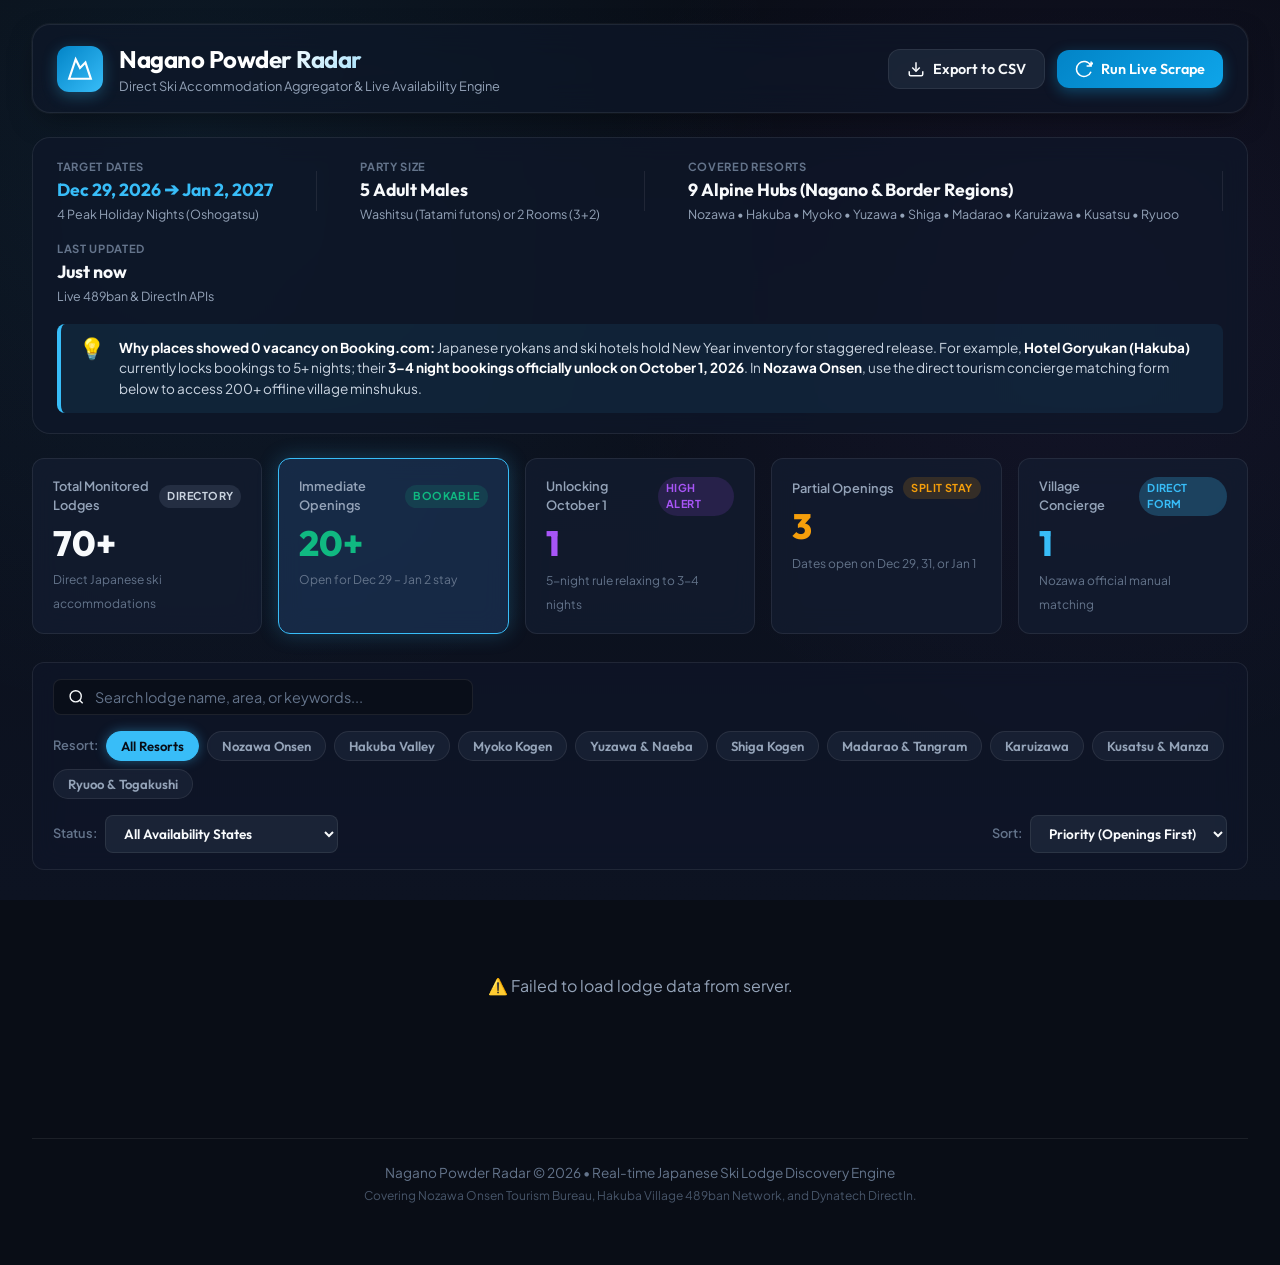
==== public/index.html @ f69b51a1 "feat: Japanese ski accommodation radar & scraper ready for Vercel" ====
<!DOCTYPE html>
<html lang="en">
<head>
  <meta charset="UTF-8">
  <meta name="viewport" content="width=device-width, initial-scale=1.0">
  <title>Nagano Powder Radar | Ski Lodging Tracker</title>
  <meta name="description" content="Live Japanese ski resort accommodation tracker for Nozawa Onsen, Hakuba Valley, and Madarao Kogen. Scrapes direct booking engines for 5-adult party availability over New Year.">
  <link rel="preconnect" href="https://fonts.googleapis.com">
  <link rel="preconnect" href="https://fonts.gstatic.com" crossorigin>
  <link href="https://fonts.googleapis.com/css2?family=Outfit:wght@300;400;500;600;700;800&family=Plus+Jakarta+Sans:wght@400;500;600;700&display=swap" rel="stylesheet">
  <link rel="stylesheet" href="style.css">
</head>
<body>
  <div class="app-container">
    <!-- Top Navigation / Header -->
    <header class="navbar">
      <div class="nav-brand">
        <div class="brand-icon">
          <svg viewBox="0 0 24 24" fill="none" stroke="currentColor" stroke-width="2">
            <path d="m8 3 4 8 5-5 5 15H2L8 3z" />
          </svg>
        </div>
        <div>
          <h1 class="brand-title">Nagano Powder Radar</h1>
          <span class="brand-tagline">Direct Ski Accommodation Aggregator & Live Availability Engine</span>
        </div>
      </div>

      <div class="nav-actions">
        <button id="btn-export-csv" class="btn btn-secondary">
          <svg viewBox="0 0 24 24" fill="none" stroke="currentColor" stroke-width="2" width="18" height="18">
            <path d="M21 15v4a2 2 0 0 1-2 2H5a2 2 0 0 1-2-2v-4" />
            <polyline points="7 10 12 15 17 10" />
            <line x1="12" y1="15" x2="12" y2="3" />
          </svg>
          Export to CSV
        </button>

        <button id="btn-run-scrape" class="btn btn-primary">
          <svg id="scrape-icon" viewBox="0 0 24 24" fill="none" stroke="currentColor" stroke-width="2" width="18" height="18">
            <path d="M21.5 2v6h-6M21.34 15.57a10 10 0 1 1-.57-8.38l5.67-5.67" />
          </svg>
          <span id="scrape-btn-text">Run Live Scrape</span>
        </button>
      </div>
    </header>

    <!-- Trip Target Parameters Banner -->
    <section class="trip-banner">
      <div class="trip-banner-content">
        <div class="trip-meta-item">
          <span class="meta-label">TARGET DATES</span>
          <span class="meta-val highlight-cyan" id="display-dates">Dec 29, 2026 ➔ Jan 2, 2027</span>
          <span class="meta-sub">4 Peak Holiday Nights (Oshogatsu)</span>
        </div>
        <div class="trip-meta-divider"></div>
        <div class="trip-meta-item">
          <span class="meta-label">PARTY SIZE</span>
          <span class="meta-val" id="display-guests">5 Adult Males</span>
          <span class="meta-sub">Washitsu (Tatami futons) or 2 Rooms (3+2)</span>
        </div>
        <div class="trip-meta-divider"></div>
        <div class="trip-meta-item">
          <span class="meta-label">COVERED RESORTS</span>
          <span class="meta-val">9 Alpine Hubs (Nagano & Border Regions)</span>
          <span class="meta-sub">Nozawa • Hakuba • Myoko • Yuzawa • Shiga • Madarao • Karuizawa • Kusatsu • Ryuoo</span>
        </div>
        <div class="trip-meta-divider"></div>
        <div class="trip-meta-item">
          <span class="meta-label">LAST UPDATED</span>
          <span class="meta-val" id="display-updated">Just now</span>
          <span class="meta-sub">Live 489ban & DirectIn APIs</span>
        </div>
      </div>

      <!-- Advisory Box -->
      <div class="advisory-card">
        <div class="advisory-icon">💡</div>
        <div class="advisory-text">
          <strong>Why places showed 0 vacancy on Booking.com:</strong> Japanese ryokans and ski hotels hold New Year inventory for staggered release. For example, <strong>Hotel Goryukan (Hakuba)</strong> currently locks bookings to 5+ nights; their <strong>3–4 night bookings officially unlock on October 1, 2026</strong>. In <strong>Nozawa Onsen</strong>, use the direct tourism concierge matching form below to access 200+ offline village minshukus.
        </div>
      </div>
    </section>

    <!-- Stats Counter Bar -->
    <section class="stats-grid">
      <div class="stat-card" data-filter="all">
        <div class="stat-header">
          <span class="stat-title">Total Monitored Lodges</span>
          <span class="stat-badge badge-neutral">Directory</span>
        </div>
        <div class="stat-number" id="stat-total">70+</div>
        <span class="stat-desc">Direct Japanese ski accommodations</span>
      </div>

      <div class="stat-card active-stat" data-filter="AVAILABLE">
        <div class="stat-header">
          <span class="stat-title">Immediate Openings</span>
          <span class="stat-badge badge-success">Bookable</span>
        </div>
        <div class="stat-number color-success" id="stat-available">20+</div>
        <span class="stat-desc">Open for Dec 29 – Jan 2 stay</span>
      </div>

      <div class="stat-card" data-filter="UNLOCKING_OCT_1">
        <div class="stat-header">
          <span class="stat-title">Unlocking October 1</span>
          <span class="stat-badge badge-purple">High Alert</span>
        </div>
        <div class="stat-number color-purple" id="stat-unlocking">1</div>
        <span class="stat-desc">5-night rule relaxing to 3-4 nights</span>
      </div>

      <div class="stat-card" data-filter="PARTIAL">
        <div class="stat-header">
          <span class="stat-title">Partial Openings</span>
          <span class="stat-badge badge-warning">Split Stay</span>
        </div>
        <div class="stat-number color-warning" id="stat-partial">3</div>
        <span class="stat-desc">Dates open on Dec 29, 31, or Jan 1</span>
      </div>

      <div class="stat-card" data-filter="INQUIRY">
        <div class="stat-header">
          <span class="stat-title">Village Concierge</span>
          <span class="stat-badge badge-cyan">Direct Form</span>
        </div>
        <div class="stat-number color-cyan" id="stat-inquiry">1</div>
        <span class="stat-desc">Nozawa official manual matching</span>
      </div>
    </section>

    <!-- Main Content & Filters -->
    <main class="main-layout">
      <!-- Toolbar: Search & Filter Chips -->
      <div class="controls-toolbar">
        <div class="search-box">
          <svg viewBox="0 0 24 24" fill="none" stroke="currentColor" stroke-width="2" width="18" height="18">
            <circle cx="11" cy="11" r="8" />
            <line x1="21" y1="21" x2="16.65" y2="16.65" />
          </svg>
          <input type="text" id="input-search" placeholder="Search lodge name, area, or keywords...">
          <button id="btn-clear-search" class="btn-icon hidden">&times;</button>
        </div>

        <div class="filter-group resort-filter-chips">
          <span class="filter-label">Resort:</span>
          <button class="filter-chip active" data-resort="all">All Resorts</button>
          <button class="filter-chip" data-resort="Nozawa">Nozawa Onsen</button>
          <button class="filter-chip" data-resort="Hakuba">Hakuba Valley</button>
          <button class="filter-chip" data-resort="Myoko">Myoko Kogen</button>
          <button class="filter-chip" data-resort="Yuzawa">Yuzawa & Naeba</button>
          <button class="filter-chip" data-resort="Shiga">Shiga Kogen</button>
          <button class="filter-chip" data-resort="Madarao">Madarao & Tangram</button>
          <button class="filter-chip" data-resort="Karuizawa">Karuizawa</button>
          <button class="filter-chip" data-resort="Kusatsu">Kusatsu & Manza</button>
          <button class="filter-chip" data-resort="Ryuoo">Ryuoo & Togakushi</button>
        </div>

        <div class="filter-group">
          <span class="filter-label">Status:</span>
          <select id="select-status-filter" class="custom-select">
            <option value="all">All Availability States</option>
            <option value="AVAILABLE">Available for All Nights</option>
            <option value="UNLOCKING_OCT_1">Unlocking Oct 1 (5-Night Rule)</option>
            <option value="PARTIAL">Partially Open</option>
            <option value="INQUIRY">Village Concierge Desk</option>
            <option value="UNAVAILABLE">Not Released / Full</option>
          </select>
        </div>

        <div class="filter-group">
          <span class="filter-label">Sort:</span>
          <select id="select-sort-filter" class="custom-select">
            <option value="priority">Priority (Openings First)</option>
            <option value="price_asc">Price: Low to High</option>
            <option value="price_desc">Price: High to Low</option>
          </select>
        </div>
      </div>

      <!-- Lodges Cards Grid -->
      <div id="lodges-grid" class="lodges-grid">
        <!-- Rendered dynamically by app.js -->
        <div class="loading-state">
          <div class="spinner"></div>
          <p>Querying live 489ban & DirectIn reservation systems...</p>
        </div>
      </div>
    </main>

    <!-- Modal for Custom Scrape Settings -->
    <div id="modal-scrape" class="modal-backdrop hidden">
      <div class="modal-window">
        <div class="modal-header">
          <h2>Configure Live Scrape Parameters</h2>
          <button id="btn-close-modal" class="btn-icon">&times;</button>
        </div>
        <div class="modal-body">
          <div class="form-row">
            <div class="form-col">
              <label>Check-in Date</label>
              <input type="date" id="scrape-checkin" value="2026-12-29">
            </div>
            <div class="form-col">
              <label>Check-out Date</label>
              <input type="date" id="scrape-checkout" value="2027-01-02">
            </div>
          </div>
          <div class="form-row">
            <div class="form-col">
              <label>Adult Guests</label>
              <input type="number" id="scrape-adults" value="5" min="1" max="15">
            </div>
            <div class="form-col">
              <label>Room Allocation</label>
              <select id="scrape-rooms">
                <option value="1">1 Room (Large Japanese Tatami Futon Suite)</option>
                <option value="2">2 Rooms (3 Adults + 2 Adults)</option>
              </select>
            </div>
          </div>
        </div>
        <div class="modal-footer">
          <button id="btn-cancel-modal" class="btn btn-secondary">Cancel</button>
          <button id="btn-start-scrape" class="btn btn-primary">Start Live Scan</button>
        </div>
      </div>
    </div>

    <!-- Footer -->
    <footer class="footer">
      <p>Nagano Powder Radar &copy; 2026 • Real-time Japanese Ski Lodge Discovery Engine</p>
      <p class="footer-sub">Covering Nozawa Onsen Tourism Bureau, Hakuba Village 489ban Network, and Dynatech DirectIn.</p>
    </footer>
  </div>

  <script src="app.js"></script>
</body>
</html>
---- public/style.css ----
/* ==========================================================================
   Nagano Powder Radar - Modern Alpine Glassmorphic Stylesheet
   ========================================================================== */

:root {
  --bg-primary: #090d16;
  --bg-secondary: #0f172a;
  --bg-card: rgba(19, 29, 49, 0.75);
  --bg-card-hover: rgba(28, 43, 73, 0.9);
  --border-subtle: rgba(255, 255, 255, 0.08);
  --border-focus: rgba(56, 189, 248, 0.4);

  --accent-cyan: #38bdf8;
  --accent-cyan-glow: rgba(56, 189, 248, 0.25);
  --accent-blue: #0284c7;

  --color-success: #10b981;
  --color-success-bg: rgba(16, 185, 129, 0.15);
  --color-warning: #f59e0b;
  --color-warning-bg: rgba(245, 158, 11, 0.15);
  --color-purple: #a855f7;
  --color-purple-bg: rgba(168, 85, 247, 0.15);
  --color-danger: #ef4444;
  --color-danger-bg: rgba(239, 68, 68, 0.15);

  --text-main: #f8fafc;
  --text-muted: #94a3b8;
  --text-dim: #64748b;

  --radius-sm: 8px;
  --radius-md: 12px;
  --radius-lg: 18px;
  --radius-xl: 24px;

  --font-heading: 'Outfit', sans-serif;
  --font-body: 'Plus Jakarta Sans', sans-serif;

  --shadow-card: 0 10px 30px -10px rgba(0, 0, 0, 0.5), 0 0 1px 1px rgba(255, 255, 255, 0.05);
  --shadow-hover: 0 20px 40px -12px rgba(56, 189, 248, 0.15), 0 0 1px 1px rgba(56, 189, 248, 0.3);
}

* {
  margin: 0;
  padding: 0;
  box-sizing: border-box;
}

body {
  font-family: var(--font-body);
  background-color: var(--bg-primary);
  color: var(--text-main);
  background-image: 
    radial-gradient(circle at 15% 15%, rgba(56, 189, 248, 0.07) 0%, transparent 45%),
    radial-gradient(circle at 85% 30%, rgba(168, 85, 247, 0.06) 0%, transparent 40%),
    linear-gradient(180deg, #090d16 0%, #0d1322 100%);
  background-attachment: fixed;
  min-height: 100vh;
  line-height: 1.5;
  -webkit-font-smoothing: antialiased;
}

.app-container {
  max-width: 1400px;
  margin: 0 auto;
  padding: 24px 32px 60px;
}

/* ==========================================================================
   Header / Navbar
   ========================================================================== */
.navbar {
  display: flex;
  justify-content: space-between;
  align-items: center;
  padding: 16px 24px;
  background: rgba(15, 23, 42, 0.65);
  backdrop-filter: blur(16px);
  border: 1px solid var(--border-subtle);
  border-radius: var(--radius-lg);
  margin-bottom: 24px;
  box-shadow: var(--shadow-card);
}

.nav-brand {
  display: flex;
  align-items: center;
  gap: 16px;
}

.brand-icon {
  width: 46px;
  height: 46px;
  border-radius: var(--radius-md);
  background: linear-gradient(135deg, #0284c7 0%, #38bdf8 100%);
  display: flex;
  align-items: center;
  justify-content: center;
  color: white;
  box-shadow: 0 4px 15px rgba(56, 189, 248, 0.3);
}

.brand-icon svg {
  width: 26px;
  height: 26px;
}

.brand-title {
  font-family: var(--font-heading);
  font-size: 1.5rem;
  font-weight: 700;
  letter-spacing: -0.02em;
  background: linear-gradient(135deg, #ffffff 40%, var(--accent-cyan) 100%);
  -webkit-background-clip: text;
  -webkit-text-fill-color: transparent;
}

.brand-tagline {
  font-size: 0.8rem;
  color: var(--text-muted);
  display: block;
}

.nav-actions {
  display: flex;
  align-items: center;
  gap: 12px;
}

/* ==========================================================================
   Buttons
   ========================================================================== */
.btn {
  display: inline-flex;
  align-items: center;
  gap: 8px;
  padding: 10px 18px;
  font-family: var(--font-heading);
  font-size: 0.9rem;
  font-weight: 600;
  border-radius: var(--radius-md);
  cursor: pointer;
  transition: all 0.2s ease;
  border: none;
  text-decoration: none;
}

.btn-primary {
  background: linear-gradient(135deg, #0284c7 0%, #0ea5e9 100%);
  color: white;
  box-shadow: 0 4px 14px rgba(14, 165, 233, 0.35);
}

.btn-primary:hover {
  background: linear-gradient(135deg, #0369a1 0%, #0284c7 100%);
  transform: translateY(-1px);
  box-shadow: 0 6px 20px rgba(14, 165, 233, 0.5);
}

.btn-secondary {
  background: rgba(30, 41, 59, 0.8);
  color: var(--text-main);
  border: 1px solid var(--border-subtle);
}

.btn-secondary:hover {
  background: rgba(51, 65, 85, 0.9);
  border-color: rgba(255, 255, 255, 0.2);
  transform: translateY(-1px);
}

.btn-icon {
  background: transparent;
  border: none;
  color: var(--text-muted);
  cursor: pointer;
  font-size: 1.25rem;
  display: flex;
  align-items: center;
  justify-content: center;
  transition: color 0.2s;
}

.btn-icon:hover {
  color: var(--text-main);
}

/* ==========================================================================
   Trip Parameters Banner & Advisory
   ========================================================================== */
.trip-banner {
  background: rgba(15, 23, 42, 0.7);
  backdrop-filter: blur(12px);
  border: 1px solid var(--border-subtle);
  border-radius: var(--radius-lg);
  padding: 20px 24px;
  margin-bottom: 24px;
  display: flex;
  flex-direction: column;
  gap: 18px;
}

.trip-banner-content {
  display: flex;
  align-items: center;
  justify-content: space-between;
  flex-wrap: wrap;
  gap: 16px;
}

.trip-meta-item {
  display: flex;
  flex-direction: column;
  gap: 2px;
}

.meta-label {
  font-size: 0.7rem;
  font-weight: 700;
  letter-spacing: 0.06em;
  color: var(--text-dim);
  text-transform: uppercase;
}

.meta-val {
  font-family: var(--font-heading);
  font-size: 1.1rem;
  font-weight: 700;
  color: var(--text-main);
}

.meta-sub {
  font-size: 0.78rem;
  color: var(--text-muted);
}

.highlight-cyan {
  color: var(--accent-cyan);
}

.trip-meta-divider {
  width: 1px;
  height: 40px;
  background: var(--border-subtle);
}

.advisory-card {
  display: flex;
  align-items: flex-start;
  gap: 14px;
  padding: 14px 18px;
  background: rgba(56, 189, 248, 0.08);
  border-left: 4px solid var(--accent-cyan);
  border-radius: var(--radius-sm);
}

.advisory-icon {
  font-size: 1.3rem;
  line-height: 1;
}

.advisory-text {
  font-size: 0.85rem;
  color: #cbd5e1;
  line-height: 1.5;
}

.advisory-text strong {
  color: #ffffff;
}

/* ==========================================================================
   Stats Counter Grid
   ========================================================================== */
.stats-grid {
  display: grid;
  grid-template-columns: repeat(auto-fit, minmax(220px, 1fr));
  gap: 16px;
  margin-bottom: 28px;
}

.stat-card {
  background: var(--bg-card);
  backdrop-filter: blur(12px);
  border: 1px solid var(--border-subtle);
  border-radius: var(--radius-md);
  padding: 18px 20px;
  cursor: pointer;
  transition: all 0.25s cubic-bezier(0.16, 1, 0.3, 1);
}

.stat-card:hover {
  background: var(--bg-card-hover);
  border-color: var(--border-focus);
  transform: translateY(-2px);
}

.stat-card.active-stat {
  border-color: var(--accent-cyan);
  background: rgba(30, 58, 95, 0.6);
  box-shadow: 0 0 20px var(--accent-cyan-glow);
}

.stat-header {
  display: flex;
  justify-content: space-between;
  align-items: center;
  margin-bottom: 8px;
}

.stat-title {
  font-size: 0.8rem;
  font-weight: 600;
  color: var(--text-muted);
}

.stat-number {
  font-family: var(--font-heading);
  font-size: 2.2rem;
  font-weight: 800;
  line-height: 1.1;
  margin-bottom: 4px;
}

.stat-desc {
  font-size: 0.75rem;
  color: var(--text-dim);
}

/* Stat colors */
.color-success { color: var(--color-success); }
.color-purple { color: var(--color-purple); }
.color-warning { color: var(--color-warning); }
.color-cyan { color: var(--accent-cyan); }

/* Badges */
.stat-badge {
  font-size: 0.68rem;
  font-weight: 700;
  padding: 3px 8px;
  border-radius: 9999px;
  text-transform: uppercase;
  letter-spacing: 0.04em;
}

.badge-neutral { background: rgba(148, 163, 184, 0.15); color: #cbd5e1; }
.badge-success { background: var(--color-success-bg); color: var(--color-success); }
.badge-purple { background: var(--color-purple-bg); color: var(--color-purple); }
.badge-warning { background: var(--color-warning-bg); color: var(--color-warning); }
.badge-cyan { background: var(--accent-cyan-glow); color: var(--accent-cyan); }

/* ==========================================================================
   Toolbar Controls
   ========================================================================== */
.controls-toolbar {
  display: flex;
  align-items: center;
  justify-content: space-between;
  flex-wrap: wrap;
  gap: 16px;
  padding: 16px 20px;
  background: rgba(15, 23, 42, 0.6);
  backdrop-filter: blur(12px);
  border: 1px solid var(--border-subtle);
  border-radius: var(--radius-md);
  margin-bottom: 24px;
}

.search-box {
  display: flex;
  align-items: center;
  gap: 10px;
  background: rgba(9, 13, 22, 0.7);
  border: 1px solid var(--border-subtle);
  border-radius: var(--radius-sm);
  padding: 8px 14px;
  flex: 1;
  min-width: 280px;
  max-width: 420px;
  transition: border-color 0.2s;
}

.search-box:focus-within {
  border-color: var(--accent-cyan);
}

.search-box input {
  background: transparent;
  border: none;
  outline: none;
  color: var(--text-main);
  font-family: var(--font-body);
  font-size: 0.9rem;
  width: 100%;
}

.search-box input::placeholder {
  color: var(--text-dim);
}

.filter-group {
  display: flex;
  align-items: center;
  gap: 8px;
}

.resort-filter-chips {
  flex-wrap: wrap;
}

.filter-label {
  font-size: 0.8rem;
  font-weight: 600;
  color: var(--text-dim);
}

.filter-chip {
  background: rgba(30, 41, 59, 0.6);
  border: 1px solid var(--border-subtle);
  color: var(--text-muted);
  font-family: var(--font-heading);
  font-size: 0.82rem;
  font-weight: 600;
  padding: 6px 14px;
  border-radius: 9999px;
  cursor: pointer;
  transition: all 0.2s;
}

.filter-chip:hover {
  background: rgba(51, 65, 85, 0.8);
  color: var(--text-main);
}

.filter-chip.active {
  background: var(--accent-cyan);
  color: #090d16;
  border-color: var(--accent-cyan);
  box-shadow: 0 0 12px rgba(56, 189, 248, 0.4);
}

.custom-select {
  background: rgba(30, 41, 59, 0.8);
  border: 1px solid var(--border-subtle);
  color: var(--text-main);
  font-family: var(--font-heading);
  font-size: 0.85rem;
  font-weight: 600;
  padding: 8px 14px;
  border-radius: var(--radius-sm);
  outline: none;
  cursor: pointer;
}

.custom-select:focus {
  border-color: var(--accent-cyan);
}

/* ==========================================================================
   Lodge Cards Grid
   ========================================================================== */
.lodges-grid {
  display: grid;
  grid-template-columns: repeat(auto-fill, minmax(380px, 1fr));
  gap: 20px;
}

.lodge-card {
  background: var(--bg-card);
  backdrop-filter: blur(12px);
  border: 1px solid var(--border-subtle);
  border-radius: var(--radius-lg);
  padding: 22px;
  display: flex;
  flex-direction: column;
  justify-content: space-between;
  box-shadow: var(--shadow-card);
  transition: all 0.25s cubic-bezier(0.16, 1, 0.3, 1);
  position: relative;
  overflow: hidden;
}

.lodge-card:hover {
  background: var(--bg-card-hover);
  border-color: rgba(56, 189, 248, 0.4);
  transform: translateY(-4px);
  box-shadow: var(--shadow-hover);
}

.card-top {
  display: flex;
  justify-content: space-between;
  align-items: flex-start;
  margin-bottom: 12px;
}

.resort-tag {
  font-size: 0.72rem;
  font-weight: 700;
  padding: 4px 10px;
  border-radius: 6px;
  letter-spacing: 0.03em;
  background: rgba(2, 132, 199, 0.25);
  color: var(--accent-cyan);
  border: 1px solid rgba(56, 189, 248, 0.3);
}

.status-badge {
  font-size: 0.72rem;
  font-weight: 700;
  padding: 4px 10px;
  border-radius: 6px;
}

.badge-AVAILABLE {
  background: var(--color-success-bg);
  color: var(--color-success);
  border: 1px solid rgba(16, 185, 129, 0.3);
}

.badge-UNLOCKING_OCT_1 {
  background: var(--color-purple-bg);
  color: var(--color-purple);
  border: 1px solid rgba(168, 85, 247, 0.3);
}

.badge-PARTIAL {
  background: var(--color-warning-bg);
  color: var(--color-warning);
  border: 1px solid rgba(245, 158, 11, 0.3);
}

.badge-INQUIRY {
  background: var(--accent-cyan-glow);
  color: var(--accent-cyan);
  border: 1px solid rgba(56, 189, 248, 0.3);
}

.badge-UNAVAILABLE {
  background: rgba(148, 163, 184, 0.1);
  color: var(--text-dim);
  border: 1px solid var(--border-subtle);
}

.card-title-group {
  margin-bottom: 12px;
}

.lodge-name-ja {
  font-family: var(--font-heading);
  font-size: 1.25rem;
  font-weight: 700;
  color: #ffffff;
  margin-bottom: 2px;
  letter-spacing: -0.01em;
}

.lodge-name-en {
  font-size: 0.85rem;
  color: var(--text-muted);
}

/* Price Box */
.card-price-banner {
  background: linear-gradient(135deg, rgba(16, 185, 129, 0.08) 0%, rgba(56, 189, 248, 0.08) 100%);
  border: 1px solid rgba(56, 189, 248, 0.25);
  border-radius: var(--radius-sm);
  padding: 10px 12px;
  margin-bottom: 14px;
  display: flex;
  flex-direction: column;
  gap: 3px;
}

.price-main-line {
  display: flex;
  align-items: baseline;
  gap: 6px;
}

.price-amount {
  font-family: var(--font-heading);
  font-size: 1.25rem;
  font-weight: 800;
  color: #38bdf8;
  letter-spacing: -0.01em;
}

.price-unit {
  font-size: 0.78rem;
  color: var(--text-muted);
}

.price-group-sub {
  font-size: 0.76rem;
  color: #cbd5e1;
}

.price-group-sub strong {
  color: #ffffff;
  font-weight: 700;
}

.price-meal-tag {
  display: inline-flex;
  align-items: center;
  gap: 5px;
  font-size: 0.72rem;
  color: #34d399;
  font-weight: 600;
  margin-top: 2px;
}

.card-details-list {
  display: flex;
  flex-direction: column;
  gap: 8px;
  margin-bottom: 18px;
  padding: 12px 14px;
  background: rgba(10, 15, 28, 0.5);
  border-radius: var(--radius-sm);
  border: 1px solid rgba(255, 255, 255, 0.03);
}

.detail-row {
  display: flex;
  align-items: center;
  gap: 8px;
  font-size: 0.82rem;
  color: #cbd5e1;
}

.detail-icon {
  font-size: 0.95rem;
  width: 20px;
  text-align: center;
  opacity: 0.85;
}

.detail-text strong {
  color: #ffffff;
}

.card-notes {
  font-size: 0.78rem;
  color: var(--text-muted);
  line-height: 1.45;
  margin-bottom: 18px;
  font-style: italic;
  border-left: 2px solid var(--border-subtle);
  padding-left: 10px;
}

.card-actions {
  display: flex;
  align-items: center;
  gap: 10px;
  margin-top: auto;
}

.btn-book {
  flex: 1;
  background: linear-gradient(135deg, #0284c7 0%, #0ea5e9 100%);
  color: white;
  text-align: center;
  justify-content: center;
  font-size: 0.85rem;
  padding: 9px 14px;
  border-radius: var(--radius-sm);
}

.btn-call {
  background: rgba(30, 41, 59, 0.7);
  color: var(--text-main);
  border: 1px solid var(--border-subtle);
  padding: 9px 12px;
  border-radius: var(--radius-sm);
  font-size: 0.85rem;
}

.btn-call:hover {
  background: rgba(51, 65, 85, 0.9);
  color: var(--accent-cyan);
}

/* ==========================================================================
   Loading & Empty States
   ========================================================================== */
.loading-state, .empty-state {
  grid-column: 1 / -1;
  text-align: center;
  padding: 80px 20px;
  display: flex;
  flex-direction: column;
  align-items: center;
  justify-content: center;
  gap: 16px;
  color: var(--text-muted);
}

.spinner {
  width: 44px;
  height: 44px;
  border: 3px solid rgba(56, 189, 248, 0.15);
  border-top-color: var(--accent-cyan);
  border-radius: 50%;
  animation: spin 0.8s linear infinite;
}

@keyframes spin {
  to { transform: rotate(360deg); }
}

.hidden {
  display: none !important;
}

/* ==========================================================================
   Modal Dialog
   ========================================================================== */
.modal-backdrop {
  position: fixed;
  top: 0;
  left: 0;
  right: 0;
  bottom: 0;
  background: rgba(4, 7, 14, 0.75);
  backdrop-filter: blur(8px);
  display: flex;
  align-items: center;
  justify-content: center;
  z-index: 1000;
}

.modal-window {
  background: #0f172a;
  border: 1px solid var(--border-subtle);
  border-radius: var(--radius-lg);
  width: 90%;
  max-width: 520px;
  box-shadow: 0 25px 50px -12px rgba(0, 0, 0, 0.75);
  overflow: hidden;
}

.modal-header {
  display: flex;
  justify-content: space-between;
  align-items: center;
  padding: 20px 24px;
  border-bottom: 1px solid var(--border-subtle);
}

.modal-header h2 {
  font-family: var(--font-heading);
  font-size: 1.25rem;
  font-weight: 700;
  color: #ffffff;
}

.modal-body {
  padding: 24px;
  display: flex;
  flex-direction: column;
  gap: 16px;
}

.form-row {
  display: flex;
  gap: 16px;
}

.form-col {
  flex: 1;
  display: flex;
  flex-direction: column;
  gap: 6px;
}

.form-col label {
  font-size: 0.8rem;
  font-weight: 600;
  color: var(--text-dim);
}

.form-col input, .form-col select {
  background: #1e293b;
  border: 1px solid var(--border-subtle);
  border-radius: var(--radius-sm);
  color: var(--text-main);
  padding: 10px 12px;
  font-family: var(--font-body);
  font-size: 0.9rem;
  outline: none;
}

.form-col input:focus, .form-col select:focus {
  border-color: var(--accent-cyan);
}

.modal-footer {
  display: flex;
  justify-content: flex-end;
  gap: 12px;
  padding: 16px 24px;
  border-top: 1px solid var(--border-subtle);
  background: rgba(15, 23, 42, 0.4);
}

/* ==========================================================================
   Footer
   ========================================================================== */
.footer {
  margin-top: 60px;
  padding-top: 24px;
  border-top: 1px solid var(--border-subtle);
  text-align: center;
  font-size: 0.85rem;
  color: var(--text-dim);
}

.footer-sub {
  font-size: 0.75rem;
  margin-top: 4px;
  color: #475569;
}

/* ==========================================================================
   Responsive Adaptations
   ========================================================================== */
@media (max-width: 900px) {
  .app-container {
    padding: 16px;
  }
  .trip-banner-content {
    flex-direction: column;
    align-items: flex-start;
  }
  .trip-meta-divider {
    display: none;
  }
  .lodges-grid {
    grid-template-columns: 1fr;
  }
}
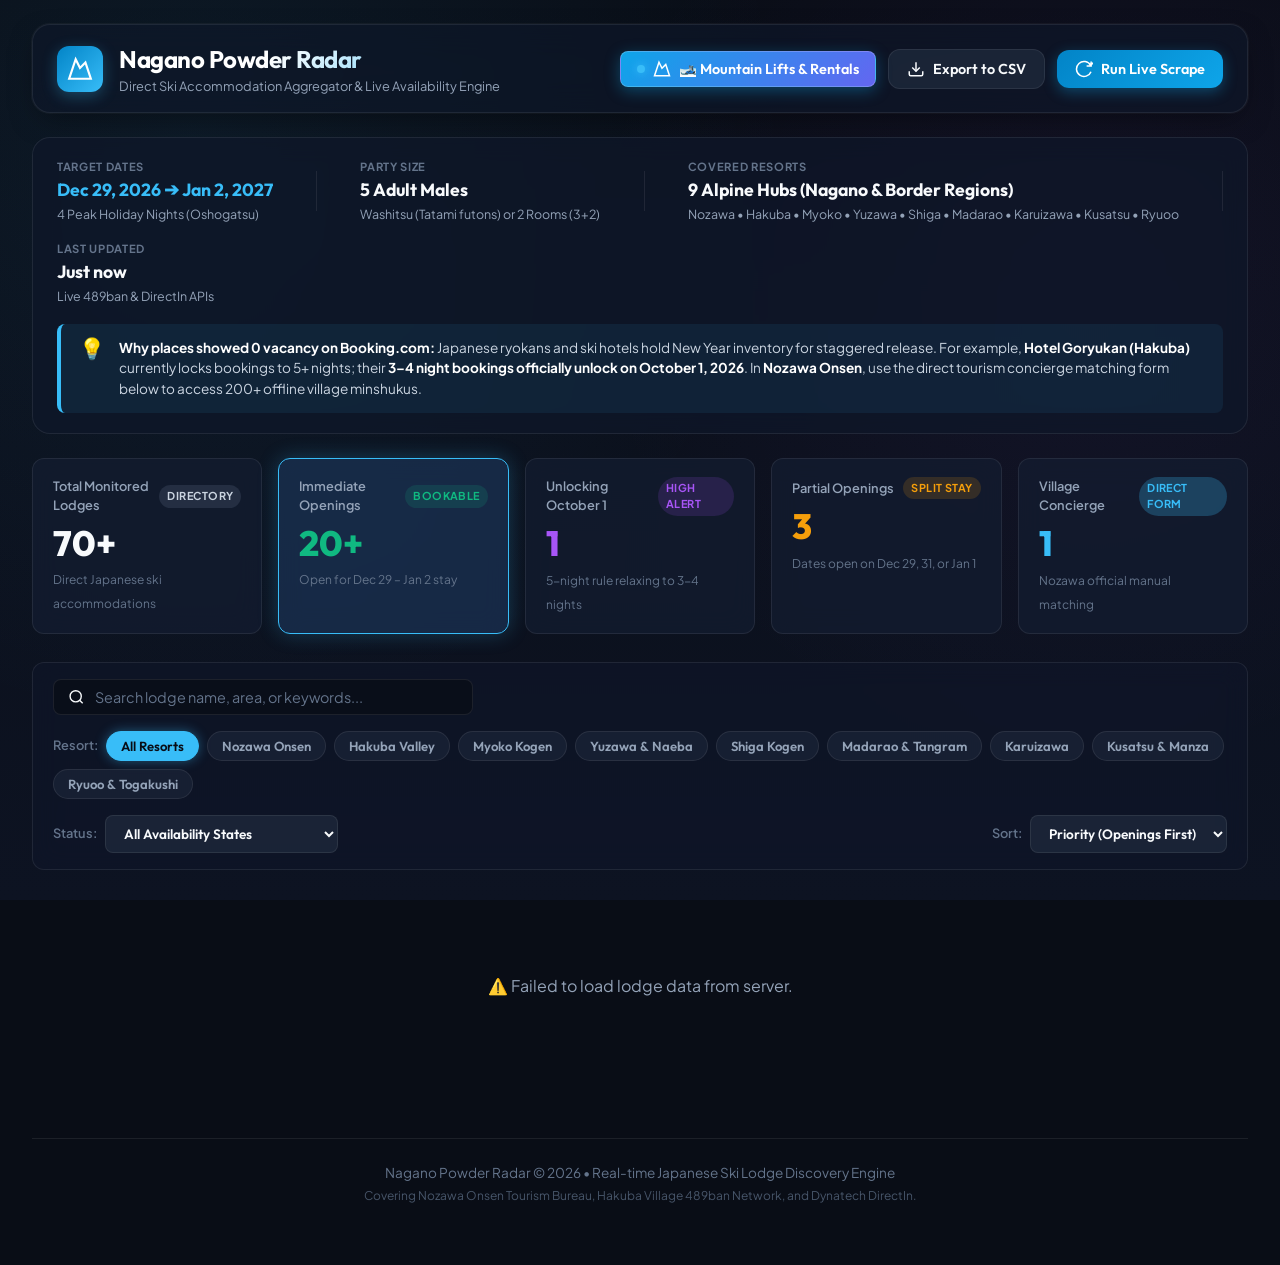
==== commit 5cbf19ee: "feat: add ski lifts pass and gear rentals for all 9 resorts with interactive 5-person group calculat" ====
--- a/public/index.html
+++ b/public/index.html
@@ -27,6 +27,14 @@
       </div>
 
       <div class="nav-actions">
+        <button id="btn-open-resorts-modal" class="btn btn-mountain">
+          <span class="btn-glow-dot"></span>
+          <svg viewBox="0 0 24 24" fill="none" stroke="currentColor" stroke-width="2" width="18" height="18">
+            <path d="m8 3 4 8 5-5 5 15H2L8 3z" />
+          </svg>
+          <span>🎿 Mountain Lifts & Rentals</span>
+        </button>
+
         <button id="btn-export-csv" class="btn btn-secondary">
           <svg viewBox="0 0 24 24" fill="none" stroke="currentColor" stroke-width="2" width="18" height="18">
             <path d="M21 15v4a2 2 0 0 1-2 2H5a2 2 0 0 1-2-2v-4" />
@@ -228,6 +236,32 @@
       </div>
     </div>
 
+    <!-- Mountain Lifts & Ski Gear Rentals Modal -->
+    <div id="modal-resorts" class="modal-backdrop hidden">
+      <div class="modal-window modal-window-large">
+        <div class="modal-header">
+          <div>
+            <div class="modal-title-with-badge">
+              <h2>🎿 Mountain Lifts & Gear Rentals Guide</h2>
+              <span class="badge-accent">9 Alpine Regions</span>
+            </div>
+            <p class="modal-subtitle">Direct lift pass prices, gondola specs, and authentic rental shops for your 5-guest ski trip</p>
+          </div>
+          <button id="btn-close-resorts-modal" class="btn-icon">&times;</button>
+        </div>
+
+        <!-- Resort Navigation Tabs -->
+        <div class="resort-tabs-bar" id="resort-tabs-container">
+          <!-- Rendered dynamically by app.js -->
+        </div>
+
+        <!-- Resort Dynamic Details Container -->
+        <div class="modal-body-scroll" id="resort-detail-content">
+          <!-- Injected dynamically by app.js -->
+        </div>
+      </div>
+    </div>
+
     <!-- Footer -->
     <footer class="footer">
       <p>Nagano Powder Radar &copy; 2026 • Real-time Japanese Ski Lodge Discovery Engine</p>
--- a/public/style.css
+++ b/public/style.css
@@ -821,6 +821,574 @@
   font-size: 0.75rem;
   margin-top: 4px;
   color: #475569;
+}
+
+/* ==========================================================================
+   Mountain Lifts & Rentals Features
+   ========================================================================== */
+.btn-mountain {
+  background: linear-gradient(135deg, #0ea5e9 0%, #6366f1 100%);
+  color: #ffffff;
+  border: 1px solid rgba(255, 255, 255, 0.2);
+  display: flex;
+  align-items: center;
+  gap: 8px;
+  position: relative;
+  box-shadow: 0 4px 15px rgba(14, 165, 233, 0.35);
+  font-weight: 600;
+  cursor: pointer;
+  padding: 8px 16px;
+  border-radius: var(--radius-sm);
+  transition: all 0.2s ease;
+}
+
+.btn-mountain:hover {
+  transform: translateY(-2px);
+  box-shadow: 0 6px 20px rgba(99, 102, 241, 0.45);
+}
+
+.btn-glow-dot {
+  width: 8px;
+  height: 8px;
+  border-radius: 50%;
+  background-color: #38bdf8;
+  box-shadow: 0 0 8px #38bdf8;
+  animation: pulseGlow 2s infinite ease-in-out;
+}
+
+@keyframes pulseGlow {
+  0%, 100% { transform: scale(1); opacity: 0.8; }
+  50% { transform: scale(1.4); opacity: 1; }
+}
+
+.modal-window-large {
+  max-width: 1000px;
+  width: 95vw;
+  max-height: 90vh;
+  display: flex;
+  flex-direction: column;
+}
+
+.modal-title-with-badge {
+  display: flex;
+  align-items: center;
+  gap: 10px;
+}
+
+.badge-accent {
+  background: rgba(56, 189, 248, 0.2);
+  color: #38bdf8;
+  border: 1px solid rgba(56, 189, 248, 0.4);
+  padding: 2px 8px;
+  border-radius: 999px;
+  font-size: 0.75rem;
+  font-weight: 600;
+}
+
+.modal-subtitle {
+  font-size: 0.82rem;
+  color: var(--text-muted);
+  margin-top: 2px;
+}
+
+.resort-tabs-bar {
+  display: flex;
+  gap: 8px;
+  padding: 12px 24px;
+  background: rgba(15, 23, 42, 0.6);
+  border-bottom: 1px solid var(--border-subtle);
+  overflow-x: auto;
+  white-space: nowrap;
+  scrollbar-width: thin;
+}
+
+.resort-tabs-bar::-webkit-scrollbar {
+  height: 4px;
+}
+
+.resort-tabs-bar::-webkit-scrollbar-thumb {
+  background: rgba(255, 255, 255, 0.15);
+  border-radius: 4px;
+}
+
+.resort-tab-btn {
+  background: rgba(30, 41, 59, 0.6);
+  border: 1px solid var(--border-subtle);
+  border-radius: var(--radius-sm);
+  color: var(--text-muted);
+  padding: 8px 14px;
+  font-size: 0.85rem;
+  font-weight: 600;
+  cursor: pointer;
+  transition: all 0.2s ease;
+  flex-shrink: 0;
+}
+
+.resort-tab-btn:hover {
+  background: rgba(56, 189, 248, 0.15);
+  color: var(--text-main);
+  border-color: rgba(56, 189, 248, 0.3);
+}
+
+.resort-tab-btn.active {
+  background: linear-gradient(135deg, rgba(14, 165, 233, 0.25) 0%, rgba(99, 102, 241, 0.25) 100%);
+  color: #38bdf8;
+  border-color: var(--accent-cyan);
+  box-shadow: 0 0 12px rgba(56, 189, 248, 0.2);
+}
+
+.modal-body-scroll {
+  padding: 24px;
+  overflow-y: auto;
+  flex: 1;
+  display: flex;
+  flex-direction: column;
+  gap: 20px;
+}
+
+/* Mountain Overview Header */
+.mountain-hero {
+  background: rgba(15, 23, 42, 0.7);
+  border: 1px solid var(--border-subtle);
+  border-radius: var(--radius-md);
+  padding: 20px 24px;
+  display: flex;
+  justify-content: space-between;
+  align-items: flex-start;
+  flex-wrap: wrap;
+  gap: 16px;
+}
+
+.mountain-hero-title h3 {
+  font-family: var(--font-heading);
+  font-size: 1.4rem;
+  font-weight: 700;
+  color: #ffffff;
+  margin-bottom: 4px;
+}
+
+.mountain-hero-ja {
+  font-size: 0.95rem;
+  color: var(--accent-cyan);
+  margin-bottom: 6px;
+}
+
+.mountain-hero-region {
+  font-size: 0.82rem;
+  color: var(--text-muted);
+}
+
+.mountain-hero-badges {
+  display: flex;
+  flex-direction: column;
+  align-items: flex-end;
+  gap: 8px;
+}
+
+.powder-tag {
+  background: rgba(168, 85, 247, 0.15);
+  border: 1px solid rgba(168, 85, 247, 0.4);
+  color: #c084fc;
+  padding: 4px 10px;
+  border-radius: var(--radius-sm);
+  font-size: 0.8rem;
+  font-weight: 600;
+}
+
+.elevation-tag {
+  font-size: 0.8rem;
+  color: var(--text-muted);
+}
+
+/* Mountain Specs Grid */
+.mountain-stats-grid {
+  display: grid;
+  grid-template-columns: repeat(4, 1fr);
+  gap: 12px;
+}
+
+.mountain-stat-box {
+  background: rgba(30, 41, 59, 0.5);
+  border: 1px solid var(--border-subtle);
+  border-radius: var(--radius-sm);
+  padding: 12px 16px;
+  text-align: center;
+}
+
+.mountain-stat-box .stat-label {
+  font-size: 0.75rem;
+  text-transform: uppercase;
+  color: var(--text-dim);
+  font-weight: 600;
+  letter-spacing: 0.5px;
+}
+
+.mountain-stat-box .stat-val {
+  font-size: 1.25rem;
+  font-weight: 700;
+  color: #ffffff;
+  margin-top: 4px;
+}
+
+.mountain-stat-box .stat-sub {
+  font-size: 0.72rem;
+  color: var(--text-muted);
+}
+
+/* Terrain Bar */
+.terrain-container {
+  background: rgba(15, 23, 42, 0.5);
+  border: 1px solid var(--border-subtle);
+  border-radius: var(--radius-sm);
+  padding: 12px 16px;
+}
+
+.terrain-header {
+  display: flex;
+  justify-content: space-between;
+  font-size: 0.8rem;
+  font-weight: 600;
+  color: var(--text-muted);
+  margin-bottom: 8px;
+}
+
+.terrain-bar-track {
+  height: 10px;
+  border-radius: 999px;
+  overflow: hidden;
+  display: flex;
+  background: #1e293b;
+}
+
+.terrain-seg-beg {
+  background: #10b981;
+}
+
+.terrain-seg-int {
+  background: #0284c7;
+}
+
+.terrain-seg-adv {
+  background: #ef4444;
+}
+
+.terrain-legend {
+  display: flex;
+  gap: 16px;
+  margin-top: 8px;
+  font-size: 0.75rem;
+  color: var(--text-muted);
+}
+
+.legend-dot {
+  display: inline-block;
+  width: 8px;
+  height: 8px;
+  border-radius: 50%;
+  margin-right: 5px;
+}
+
+/* Two-column Lift & Rental Grid */
+.lifts-rentals-grid {
+  display: grid;
+  grid-template-columns: 1fr 1fr;
+  gap: 16px;
+}
+
+.guide-card {
+  background: rgba(19, 29, 49, 0.7);
+  border: 1px solid var(--border-subtle);
+  border-radius: var(--radius-md);
+  padding: 18px 20px;
+  display: flex;
+  flex-direction: column;
+  gap: 14px;
+}
+
+.guide-card-header {
+  display: flex;
+  align-items: center;
+  gap: 8px;
+  border-bottom: 1px solid var(--border-subtle);
+  padding-bottom: 10px;
+}
+
+.guide-card-header h4 {
+  font-family: var(--font-heading);
+  font-size: 1.05rem;
+  font-weight: 700;
+  color: #ffffff;
+}
+
+.lift-price-matrix {
+  display: flex;
+  flex-direction: column;
+  gap: 10px;
+}
+
+.lift-price-row {
+  display: flex;
+  justify-content: space-between;
+  align-items: center;
+  padding: 10px 12px;
+  background: rgba(30, 41, 59, 0.6);
+  border-radius: var(--radius-sm);
+  border: 1px solid var(--border-subtle);
+}
+
+.lift-price-label {
+  font-size: 0.85rem;
+  font-weight: 600;
+  color: var(--text-main);
+}
+
+.lift-price-value {
+  font-size: 1.1rem;
+  font-weight: 700;
+  color: #38bdf8;
+}
+
+.lift-perks-box {
+  background: rgba(2, 132, 199, 0.1);
+  border: 1px solid rgba(56, 189, 248, 0.2);
+  border-radius: var(--radius-sm);
+  padding: 10px 14px;
+  font-size: 0.8rem;
+  color: var(--text-muted);
+  line-height: 1.45;
+}
+
+/* Rental Shop Items */
+.rental-shop-list {
+  display: flex;
+  flex-direction: column;
+  gap: 12px;
+}
+
+.rental-shop-item {
+  background: rgba(30, 41, 59, 0.6);
+  border: 1px solid var(--border-subtle);
+  border-radius: var(--radius-sm);
+  padding: 12px 14px;
+}
+
+.rental-shop-top {
+  display: flex;
+  justify-content: space-between;
+  align-items: flex-start;
+  margin-bottom: 6px;
+}
+
+.rental-shop-name {
+  font-weight: 700;
+  color: #ffffff;
+  font-size: 0.92rem;
+}
+
+.rental-shop-base {
+  font-size: 0.75rem;
+  color: var(--text-dim);
+}
+
+.rental-tel-btn {
+  font-size: 0.75rem;
+  color: #38bdf8;
+  text-decoration: none;
+  background: rgba(56, 189, 248, 0.15);
+  padding: 3px 8px;
+  border-radius: var(--radius-sm);
+  display: inline-flex;
+  align-items: center;
+  gap: 4px;
+}
+
+.rental-price-tags {
+  display: flex;
+  gap: 8px;
+  margin: 8px 0;
+  flex-wrap: wrap;
+}
+
+.rental-price-tag {
+  font-size: 0.75rem;
+  background: rgba(15, 23, 42, 0.8);
+  padding: 3px 8px;
+  border-radius: 4px;
+  border: 1px solid var(--border-subtle);
+  color: var(--text-muted);
+}
+
+.rental-price-tag strong {
+  color: #ffffff;
+}
+
+.rental-features {
+  font-size: 0.75rem;
+  color: var(--color-success);
+  margin-top: 4px;
+}
+
+/* Calculator Section */
+.trip-calculator-box {
+  background: linear-gradient(135deg, rgba(15, 23, 42, 0.9) 0%, rgba(30, 41, 59, 0.8) 100%);
+  border: 1px solid rgba(56, 189, 248, 0.3);
+  border-radius: var(--radius-md);
+  padding: 20px 24px;
+  box-shadow: 0 8px 25px rgba(0, 0, 0, 0.4);
+}
+
+.calculator-header {
+  display: flex;
+  justify-content: space-between;
+  align-items: center;
+  border-bottom: 1px solid var(--border-subtle);
+  padding-bottom: 12px;
+  margin-bottom: 16px;
+  flex-wrap: wrap;
+  gap: 8px;
+}
+
+.calculator-header h4 {
+  font-family: var(--font-heading);
+  font-size: 1.1rem;
+  font-weight: 700;
+  color: #ffffff;
+}
+
+.calculator-sub {
+  font-size: 0.8rem;
+  color: var(--accent-cyan);
+}
+
+.calc-options-grid {
+  display: grid;
+  grid-template-columns: repeat(3, 1fr);
+  gap: 12px;
+  margin-bottom: 16px;
+}
+
+.calc-option-card {
+  background: rgba(19, 29, 49, 0.6);
+  border: 1px solid var(--border-subtle);
+  border-radius: var(--radius-sm);
+  padding: 12px 14px;
+  cursor: pointer;
+  transition: all 0.2s ease;
+}
+
+.calc-option-card:hover {
+  border-color: var(--accent-cyan);
+}
+
+.calc-option-card.active {
+  background: rgba(56, 189, 248, 0.15);
+  border-color: var(--accent-cyan);
+  box-shadow: 0 0 10px rgba(56, 189, 248, 0.2);
+}
+
+.calc-option-title {
+  font-size: 0.85rem;
+  font-weight: 700;
+  color: #ffffff;
+  margin-bottom: 4px;
+}
+
+.calc-option-rate {
+  font-size: 0.78rem;
+  color: var(--accent-cyan);
+}
+
+.calc-totals-display {
+  display: grid;
+  grid-template-columns: repeat(3, 1fr);
+  gap: 12px;
+  background: rgba(15, 23, 42, 0.8);
+  border-radius: var(--radius-sm);
+  padding: 14px 18px;
+  border: 1px solid var(--border-subtle);
+}
+
+.calc-total-item {
+  text-align: center;
+}
+
+.calc-total-item.highlight-total {
+  border-left: 1px solid var(--border-subtle);
+  border-right: 1px solid var(--border-subtle);
+}
+
+.calc-total-label {
+  font-size: 0.75rem;
+  text-transform: uppercase;
+  color: var(--text-dim);
+  font-weight: 600;
+}
+
+.calc-total-value {
+  font-size: 1.35rem;
+  font-weight: 800;
+  color: #ffffff;
+  margin: 4px 0;
+}
+
+.calc-total-value.color-cyan {
+  color: #38bdf8;
+}
+
+.calc-total-sub {
+  font-size: 0.72rem;
+  color: var(--text-muted);
+}
+
+/* Lodge Card Ski Lifts Preview */
+.card-mountain-preview {
+  margin-top: 10px;
+  padding: 10px 12px;
+  background: rgba(15, 23, 42, 0.6);
+  border: 1px dashed rgba(56, 189, 248, 0.25);
+  border-radius: var(--radius-sm);
+  display: flex;
+  flex-direction: column;
+  gap: 6px;
+}
+
+.mountain-stat-pill {
+  display: flex;
+  align-items: baseline;
+  gap: 6px;
+  font-size: 0.78rem;
+}
+
+.mountain-stat-pill .pill-icon {
+  font-size: 0.9rem;
+}
+
+.mountain-stat-pill .pill-title {
+  color: var(--text-dim);
+  font-weight: 600;
+}
+
+.mountain-stat-pill .pill-value {
+  color: var(--text-main);
+  font-weight: 500;
+}
+
+.btn-resort-details {
+  background: transparent;
+  border: none;
+  color: #38bdf8;
+  font-size: 0.75rem;
+  font-weight: 600;
+  text-align: right;
+  cursor: pointer;
+  padding: 4px 0 0;
+  display: inline-block;
+  transition: color 0.2s;
+}
+
+.btn-resort-details:hover {
+  color: #7dd3fc;
+  text-decoration: underline;
 }
 
 /* ==========================================================================
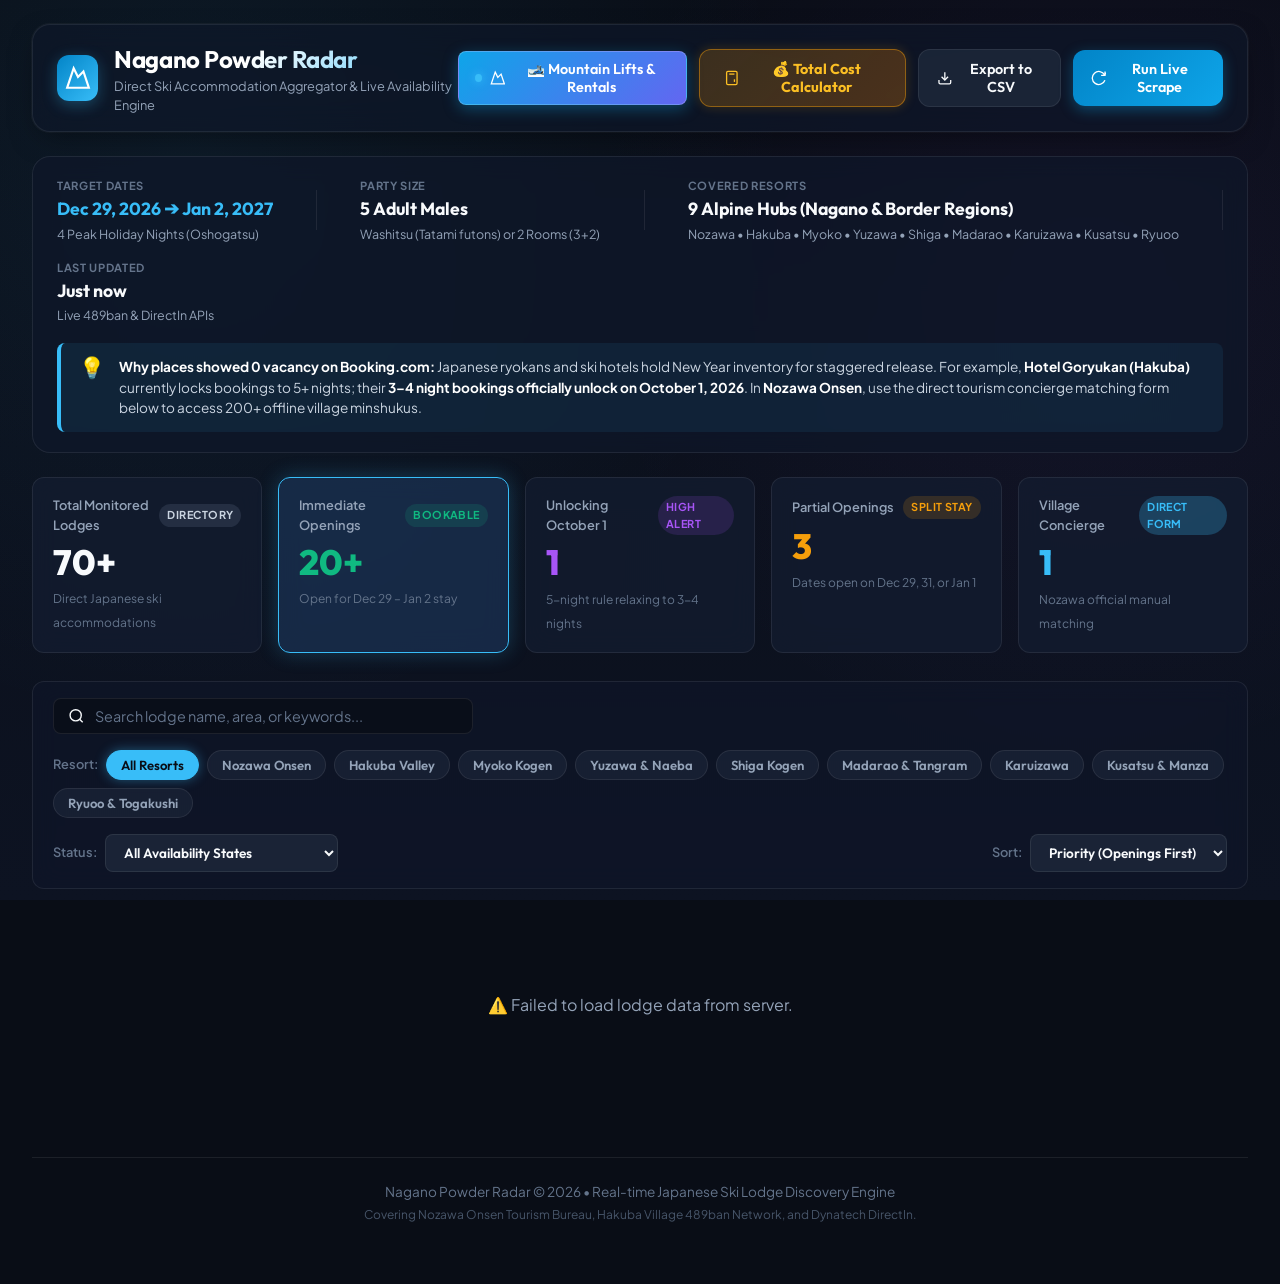
==== commit 3ee91f47: "feat: add comprehensive Total Trip Cost & Budget Calculator with group splitting, currency conversio" ====
--- a/public/index.html
+++ b/public/index.html
@@ -35,6 +35,17 @@
           <span>🎿 Mountain Lifts & Rentals</span>
         </button>
 
+        <button id="btn-open-trip-calc" class="btn btn-calculator">
+          <span class="btn-glow-gold"></span>
+          <svg viewBox="0 0 24 24" fill="none" stroke="currentColor" stroke-width="2" width="18" height="18">
+            <rect x="4" y="2" width="16" height="20" rx="2"/>
+            <line x1="8" y1="6" x2="16" y2="6"/>
+            <line x1="16" y1="14" x2="16" y2="18"/>
+            <path d="M8 10h.01M12 10h.01M16 10h.01M8 14h.01M12 14h.01M8 18h.01M12 18h.01"/>
+          </svg>
+          <span>💰 Total Cost Calculator</span>
+        </button>
+
         <button id="btn-export-csv" class="btn btn-secondary">
           <svg viewBox="0 0 24 24" fill="none" stroke="currentColor" stroke-width="2" width="18" height="18">
             <path d="M21 15v4a2 2 0 0 1-2 2H5a2 2 0 0 1-2-2v-4" />
@@ -262,6 +273,341 @@
       </div>
     </div>
 
+    <!-- Total Trip Budget & Cost Calculator Modal -->
+    <div id="modal-calculator" class="modal-backdrop hidden">
+      <div class="modal-window modal-window-calc">
+        <div class="modal-header">
+          <div>
+            <div class="modal-title-with-badge">
+              <h2>💰 Total Trip Cost & Budget Calculator</h2>
+              <span class="badge-gold">5 Adults • Dec 29 – Jan 2</span>
+            </div>
+            <p class="modal-subtitle">Comprehensive financial breakdown uniting Lodging, Lifts, Gear, Tokyo Transport, and Dining</p>
+          </div>
+          <div class="calc-header-controls">
+            <div class="currency-toggle-group">
+              <button type="button" class="currency-btn active" data-currency="JPY">¥ JPY</button>
+              <button type="button" class="currency-btn" data-currency="USD">$ USD</button>
+              <button type="button" class="currency-btn" data-currency="SGD">S$ SGD</button>
+            </div>
+            <button id="btn-close-calc-modal" class="btn-icon">&times;</button>
+          </div>
+        </div>
+
+        <div class="modal-body-scroll calc-body-layout">
+          <!-- Left Column: Interactive Parameters -->
+          <div class="calc-inputs-column">
+            
+            <!-- 1. Accommodation Selection -->
+            <div class="calc-section-card">
+              <div class="calc-section-header">
+                <span class="calc-section-icon">🏨</span>
+                <div>
+                  <h4>1. Accommodation (4 Nights)</h4>
+                  <span class="calc-section-sub">Select from radar lodges or enter custom rate</span>
+                </div>
+              </div>
+              <div class="form-group">
+                <label for="calc-lodge-select">Select Lodge / Ryokan:</label>
+                <select id="calc-lodge-select" class="calc-select">
+                  <!-- Populated dynamically with 68 lodges -->
+                </select>
+              </div>
+              <div class="calc-mini-row">
+                <div class="form-group flex-1">
+                  <label for="calc-lodge-cost">Lodging Total (All 5 Guests • 4 Nights):</label>
+                  <div class="input-with-symbol">
+                    <span class="currency-symbol">¥</span>
+                    <input type="number" id="calc-lodge-cost" value="167670" step="1000">
+                  </div>
+                </div>
+                <div class="calc-tag-display" id="calc-lodge-rate-tag">
+                  ~¥8,380 / person / night
+                </div>
+              </div>
+            </div>
+
+            <!-- 2. Mountain Lift Passes -->
+            <div class="calc-section-card">
+              <div class="calc-section-header">
+                <span class="calc-section-icon">🚡</span>
+                <div>
+                  <h4>2. Ski Lift Passes</h4>
+                  <span class="calc-section-sub" id="calc-resort-name-sub">Synced with Nozawa Onsen</span>
+                </div>
+              </div>
+              <div class="calc-grid-2col">
+                <div class="form-group">
+                  <label for="calc-lift-days">Days of Skiing / Snowboarding:</label>
+                  <select id="calc-lift-days" class="calc-select">
+                    <option value="4" selected>4 Full Days (Recommended Holiday Pass)</option>
+                    <option value="3">3 Days</option>
+                    <option value="2">2 Days</option>
+                    <option value="1">1 Day</option>
+                    <option value="0">0 Days (Sightseeing only)</option>
+                  </select>
+                </div>
+                <div class="form-group">
+                  <label for="calc-skiers-count">Number of Skiers in Party:</label>
+                  <select id="calc-skiers-count" class="calc-select">
+                    <option value="5" selected>All 5 Friends</option>
+                    <option value="4">4 Friends</option>
+                    <option value="3">3 Friends</option>
+                    <option value="2">2 Friends</option>
+                    <option value="1">1 Friend</option>
+                  </select>
+                </div>
+              </div>
+              <div class="calc-checkbox-row">
+                <label class="calc-checkbox-label">
+                  <input type="checkbox" id="calc-night-ski-toggle">
+                  <span>Add Night Skiing (1 session, ~¥2,500/skier)</span>
+                </label>
+              </div>
+            </div>
+
+            <!-- 3. Ski & Snowboard Rentals -->
+            <div class="calc-section-card">
+              <div class="calc-section-header">
+                <span class="calc-section-icon">🎿</span>
+                <div>
+                  <h4>3. Gear & Equipment Rentals</h4>
+                  <span class="calc-section-sub">Skis, snowboards, boots & outerwear</span>
+                </div>
+              </div>
+              <div class="calc-tier-selector">
+                <div class="calc-tier-btn active" data-gear-tier="standard">
+                  <div class="tier-title">Standard Carving Set</div>
+                  <div class="tier-price" id="calc-gear-tier-std-rate">~¥5,000 / day</div>
+                </div>
+                <div class="calc-tier-btn" data-gear-tier="powder">
+                  <div class="tier-title">Powder Demo Fleet</div>
+                  <div class="tier-price" id="calc-gear-tier-pow-rate">~¥7,000 / day</div>
+                </div>
+                <div class="calc-tier-btn" data-gear-tier="none">
+                  <div class="tier-title">Bring Own Gear</div>
+                  <div class="tier-price">¥0 / day</div>
+                </div>
+              </div>
+              <div class="calc-grid-2col" style="margin-top:10px;">
+                <div class="form-group">
+                  <label for="calc-gear-pax">Friends Needing Gear:</label>
+                  <select id="calc-gear-pax" class="calc-select">
+                    <option value="5" selected>5 Friends</option>
+                    <option value="4">4 Friends</option>
+                    <option value="3">3 Friends</option>
+                    <option value="2">2 Friends</option>
+                    <option value="1">1 Friend</option>
+                    <option value="0">0 (Everyone brings own)</option>
+                  </select>
+                </div>
+                <div class="form-group">
+                  <label for="calc-wear-pax">Add Outerwear (Jacket & Pants):</label>
+                  <select id="calc-wear-pax" class="calc-select">
+                    <option value="0" selected>0 (Bring own jackets)</option>
+                    <option value="5">All 5 Friends (~¥3,500/d)</option>
+                    <option value="4">4 Friends</option>
+                    <option value="3">3 Friends</option>
+                    <option value="2">2 Friends</option>
+                    <option value="1">1 Friend</option>
+                  </select>
+                </div>
+              </div>
+            </div>
+
+            <!-- 4. Tokyo ⇄ Alps Transportation -->
+            <div class="calc-section-card">
+              <div class="calc-section-header">
+                <span class="calc-section-icon">🚅</span>
+                <div>
+                  <h4>4. Tokyo Roundtrip Transportation</h4>
+                  <span class="calc-section-sub">Getting from Tokyo to the mountains & back</span>
+                </div>
+              </div>
+              <div class="calc-transport-options">
+                <label class="calc-transport-pill active">
+                  <input type="radio" name="calc-transport" value="van" checked>
+                  <div>
+                    <strong>🚐 5-Pax 4WD Van + Tolls & Fuel</strong>
+                    <span>¥75,000 total (~¥15,000 / person roundtrip)</span>
+                  </div>
+                </label>
+                <label class="calc-transport-pill">
+                  <input type="radio" name="calc-transport" value="shinkansen">
+                  <div>
+                    <strong>🚅 Shinkansen Bullet Train</strong>
+                    <span>¥85,000 total (~¥17,000 / person roundtrip)</span>
+                  </div>
+                </label>
+                <label class="calc-transport-pill">
+                  <input type="radio" name="calc-transport" value="bus">
+                  <div>
+                    <strong>🚌 Direct Ski Highway Express Bus</strong>
+                    <span>¥50,000 total (~¥10,000 / person roundtrip)</span>
+                  </div>
+                </label>
+              </div>
+            </div>
+
+            <!-- 5. Dining & Village Onsen Budget -->
+            <div class="calc-section-card">
+              <div class="calc-section-header">
+                <span class="calc-section-icon">🍱</span>
+                <div>
+                  <h4>5. Food, Drinks & Village Onsens</h4>
+                  <span class="calc-section-sub">4 days of breakfasts, lunches & izakaya dinners</span>
+                </div>
+              </div>
+              <div class="calc-tier-selector">
+                <div class="calc-food-btn" data-food-tier="budget">
+                  <div class="tier-title">Budget / Casual</div>
+                  <div class="tier-price">¥3,500 / d / pax</div>
+                  <span class="tier-desc">Ramen, curry & snacks</span>
+                </div>
+                <div class="calc-food-btn active" data-food-tier="izakaya">
+                  <div class="tier-title">Standard Izakaya</div>
+                  <div class="tier-price">¥6,500 / d / pax</div>
+                  <span class="tier-desc">Sake, yakitori & draft beers</span>
+                </div>
+                <div class="calc-food-btn" data-food-tier="gourmet">
+                  <div class="tier-title">Gourmet Feast</div>
+                  <div class="tier-price">¥12,000 / d / pax</div>
+                  <span class="tier-desc">Shinshu wagyu & hot pot</span>
+                </div>
+              </div>
+            </div>
+
+          </div>
+
+          <!-- Right Column: Live Executive Cost Receipt -->
+          <div class="calc-receipt-column">
+            <div class="calc-receipt-card">
+              <div class="receipt-header">
+                <span class="receipt-title">Trip Investment Receipt</span>
+                <span class="receipt-dates">Dec 29 – Jan 2 (4 Nights • 5 Pax)</span>
+              </div>
+
+              <!-- Main Totals Callout -->
+              <div class="receipt-highlight-box">
+                <div class="receipt-total-pax">
+                  <span class="label">PER PERSON ESTIMATE</span>
+                  <div class="amount-pax" id="receipt-per-person">¥74,234</div>
+                  <span class="sub-pax" id="receipt-per-person-alt">~$495 USD</span>
+                </div>
+                <div class="receipt-divider-vert"></div>
+                <div class="receipt-total-group">
+                  <span class="label">TOTAL GROUP (5 ADULTS)</span>
+                  <div class="amount-group" id="receipt-group-total">¥371,170</div>
+                  <span class="sub-group" id="receipt-group-total-alt">~$2,474 USD Total</span>
+                </div>
+              </div>
+
+              <!-- Segmented Category Distribution Bar -->
+              <div class="receipt-bar-section">
+                <div class="bar-labels">
+                  <span>Expense Distribution</span>
+                  <span id="receipt-breakdown-summary">Lodging 45% • Lifts 25%</span>
+                </div>
+                <div class="cost-bar-segmented">
+                  <div class="cost-seg seg-lodge" id="bar-seg-lodge" style="width: 45%;" title="Lodging"></div>
+                  <div class="cost-seg seg-lift" id="bar-seg-lift" style="width: 25%;" title="Lift Passes"></div>
+                  <div class="cost-seg seg-rental" id="bar-seg-rental" style="width: 15%;" title="Gear Rentals"></div>
+                  <div class="cost-seg seg-trans" id="bar-seg-trans" style="width: 10%;" title="Transport"></div>
+                  <div class="cost-seg seg-food" id="bar-seg-food" style="width: 5%;" title="Food & Onsen"></div>
+                </div>
+              </div>
+
+              <!-- Line Items Table -->
+              <div class="receipt-table">
+                <div class="receipt-row">
+                  <div class="row-info">
+                    <span class="dot dot-lodge"></span>
+                    <div>
+                      <strong id="receipt-item-lodge-title">🏨 Accommodation (4 Nights)</strong>
+                      <span class="row-sub" id="receipt-item-lodge-sub">Ryokan Azumaya (5 Guests)</span>
+                    </div>
+                  </div>
+                  <div class="row-nums">
+                    <span class="num-group" id="receipt-lodge-group">¥167,670</span>
+                    <span class="num-pax" id="receipt-lodge-pax">¥33,534 /pax</span>
+                  </div>
+                </div>
+
+                <div class="receipt-row">
+                  <div class="row-info">
+                    <span class="dot dot-lift"></span>
+                    <div>
+                      <strong>🚡 Mountain Lift Passes</strong>
+                      <span class="row-sub" id="receipt-item-lift-sub">4-Day Pass (5 Skiers)</span>
+                    </div>
+                  </div>
+                  <div class="row-nums">
+                    <span class="num-group" id="receipt-lift-group">¥130,000</span>
+                    <span class="num-pax" id="receipt-lift-pax">¥26,000 /pax</span>
+                  </div>
+                </div>
+
+                <div class="receipt-row">
+                  <div class="row-info">
+                    <span class="dot dot-rental"></span>
+                    <div>
+                      <strong>🎿 Ski & Snowboard Rentals</strong>
+                      <span class="row-sub" id="receipt-item-rental-sub">Standard Set (5 Pax • 4 Days)</span>
+                    </div>
+                  </div>
+                  <div class="row-nums">
+                    <span class="num-group" id="receipt-rental-group">¥100,000</span>
+                    <span class="num-pax" id="receipt-rental-pax">¥20,000 /pax</span>
+                  </div>
+                </div>
+
+                <div class="receipt-row">
+                  <div class="row-info">
+                    <span class="dot dot-trans"></span>
+                    <div>
+                      <strong>🚅 Tokyo ⇄ Alps Transport</strong>
+                      <span class="row-sub" id="receipt-item-trans-sub">5-Pax 4WD Rental Van + Tolls</span>
+                    </div>
+                  </div>
+                  <div class="row-nums">
+                    <span class="num-group" id="receipt-trans-group">¥75,000</span>
+                    <span class="num-pax" id="receipt-trans-pax">¥15,000 /pax</span>
+                  </div>
+                </div>
+
+                <div class="receipt-row">
+                  <div class="row-info">
+                    <span class="dot dot-food"></span>
+                    <div>
+                      <strong>🍱 Food, Drinks & Onsen</strong>
+                      <span class="row-sub" id="receipt-item-food-sub">Izakaya Tier (¥6,500/d × 4d × 5p)</span>
+                    </div>
+                  </div>
+                  <div class="row-nums">
+                    <span class="num-group" id="receipt-food-group">¥130,000</span>
+                    <span class="num-pax" id="receipt-food-pax">¥26,000 /pax</span>
+                  </div>
+                </div>
+              </div>
+
+              <!-- Sharing / Copy Actions -->
+              <div class="receipt-actions">
+                <button type="button" id="btn-copy-chat-summary" class="btn btn-whatsapp">
+                  <svg viewBox="0 0 24 24" fill="none" stroke="currentColor" stroke-width="2" width="18" height="18">
+                    <path d="M16 4h2a2 2 0 0 1 2 2v14a2 2 0 0 1-2 2H6a2 2 0 0 1-2-2V6a2 2 0 0 1 2-2h2"/>
+                    <rect x="8" y="2" width="8" height="4" rx="1" ry="1"/>
+                  </svg>
+                  <span id="copy-btn-text">📋 Copy Breakdown for WhatsApp / Telegram</span>
+                </button>
+                <span class="copy-note">Ready to paste directly into your group chat with full per-person math!</span>
+              </div>
+
+            </div>
+          </div>
+        </div>
+      </div>
+    </div>
+
     <!-- Footer -->
     <footer class="footer">
       <p>Nagano Powder Radar &copy; 2026 • Real-time Japanese Ski Lodge Discovery Engine</p>
--- a/public/style.css
+++ b/public/style.css
@@ -43,6 +43,33 @@
   margin: 0;
   padding: 0;
   box-sizing: border-box;
+  scrollbar-width: thin;
+  scrollbar-color: rgba(56, 189, 248, 0.4) rgba(15, 23, 42, 0.8);
+}
+
+/* Universal Dark Custom Scrollbar */
+::-webkit-scrollbar {
+  width: 8px;
+  height: 8px;
+}
+
+::-webkit-scrollbar-track {
+  background: rgba(15, 23, 42, 0.85);
+  border-radius: 4px;
+}
+
+::-webkit-scrollbar-thumb {
+  background: rgba(56, 189, 248, 0.35);
+  border-radius: 4px;
+  border: 2px solid rgba(15, 23, 42, 0.85);
+}
+
+::-webkit-scrollbar-thumb:hover {
+  background: rgba(56, 189, 248, 0.65);
+}
+
+::-webkit-scrollbar-corner {
+  background: transparent;
 }
 
 body {
@@ -862,11 +889,39 @@
 }
 
 .modal-window-large {
-  max-width: 1000px;
-  width: 95vw;
-  max-height: 90vh;
+  max-width: 1040px;
+  width: 94vw;
+  height: 88vh;
+  max-height: 92vh;
   display: flex;
   flex-direction: column;
+  background: #0c1222;
+  border: 1px solid rgba(56, 189, 248, 0.25);
+  border-radius: var(--radius-lg);
+  box-shadow: 0 25px 60px -15px rgba(0, 0, 0, 0.9), 0 0 35px rgba(56, 189, 248, 0.12);
+  overflow: hidden;
+}
+
+.modal-header .btn-icon {
+  width: 34px;
+  height: 34px;
+  border-radius: var(--radius-sm);
+  background: rgba(255, 255, 255, 0.08);
+  border: 1px solid var(--border-subtle);
+  color: var(--text-muted);
+  display: flex;
+  align-items: center;
+  justify-content: center;
+  font-size: 1.4rem;
+  cursor: pointer;
+  transition: all 0.2s ease;
+  line-height: 1;
+}
+
+.modal-header .btn-icon:hover {
+  background: rgba(239, 68, 68, 0.25);
+  color: #ef4444;
+  border-color: rgba(239, 68, 68, 0.4);
 }
 
 .modal-title-with-badge {
@@ -893,57 +948,51 @@
 
 .resort-tabs-bar {
   display: flex;
+  flex-wrap: wrap;
   gap: 8px;
   padding: 12px 24px;
-  background: rgba(15, 23, 42, 0.6);
+  background: rgba(15, 23, 42, 0.95);
   border-bottom: 1px solid var(--border-subtle);
-  overflow-x: auto;
-  white-space: nowrap;
-  scrollbar-width: thin;
-}
-
-.resort-tabs-bar::-webkit-scrollbar {
-  height: 4px;
-}
-
-.resort-tabs-bar::-webkit-scrollbar-thumb {
-  background: rgba(255, 255, 255, 0.15);
-  border-radius: 4px;
+  flex-shrink: 0;
 }
 
 .resort-tab-btn {
-  background: rgba(30, 41, 59, 0.6);
-  border: 1px solid var(--border-subtle);
-  border-radius: var(--radius-sm);
-  color: var(--text-muted);
-  padding: 8px 14px;
-  font-size: 0.85rem;
+  background: rgba(30, 41, 59, 0.75);
+  border: 1px solid var(--border-subtle);
+  border-radius: 999px;
+  color: var(--text-muted);
+  padding: 6px 14px;
+  font-size: 0.8rem;
   font-weight: 600;
   cursor: pointer;
   transition: all 0.2s ease;
-  flex-shrink: 0;
+  display: inline-flex;
+  align-items: center;
+  gap: 6px;
+  white-space: nowrap;
 }
 
 .resort-tab-btn:hover {
   background: rgba(56, 189, 248, 0.15);
-  color: var(--text-main);
-  border-color: rgba(56, 189, 248, 0.3);
+  color: #ffffff;
+  border-color: rgba(56, 189, 248, 0.4);
 }
 
 .resort-tab-btn.active {
-  background: linear-gradient(135deg, rgba(14, 165, 233, 0.25) 0%, rgba(99, 102, 241, 0.25) 100%);
+  background: linear-gradient(135deg, rgba(14, 165, 233, 0.35) 0%, rgba(99, 102, 241, 0.35) 100%);
   color: #38bdf8;
   border-color: var(--accent-cyan);
-  box-shadow: 0 0 12px rgba(56, 189, 248, 0.2);
+  box-shadow: 0 0 10px rgba(56, 189, 248, 0.3);
 }
 
 .modal-body-scroll {
-  padding: 24px;
+  padding: 20px 24px 32px;
   overflow-y: auto;
+  overflow-x: hidden;
   flex: 1;
   display: flex;
   flex-direction: column;
-  gap: 20px;
+  gap: 18px;
 }
 
 /* Mountain Overview Header */
@@ -1389,6 +1438,615 @@
 .btn-resort-details:hover {
   color: #7dd3fc;
   text-decoration: underline;
+}
+
+/* ==========================================================================
+   Total Trip Budget & Cost Calculator Modal
+   ========================================================================== */
+.btn-calculator {
+  background: linear-gradient(135deg, rgba(245, 158, 11, 0.2) 0%, rgba(217, 119, 6, 0.3) 100%);
+  border: 1px solid rgba(245, 158, 11, 0.45);
+  color: #fbbf24;
+  font-weight: 700;
+  display: inline-flex;
+  align-items: center;
+  gap: 6px;
+  box-shadow: 0 0 12px rgba(245, 158, 11, 0.2);
+  transition: all 0.2s ease;
+}
+
+.btn-calculator:hover {
+  background: linear-gradient(135deg, rgba(245, 158, 11, 0.35) 0%, rgba(217, 119, 6, 0.45) 100%);
+  border-color: #f59e0b;
+  color: #fffbeb;
+  box-shadow: 0 0 18px rgba(245, 158, 11, 0.4);
+  transform: translateY(-1px);
+}
+
+.modal-window-calc {
+  max-width: 1100px;
+  width: 95vw;
+  height: 88vh;
+  max-height: 860px;
+}
+
+.badge-gold {
+  background: rgba(245, 158, 11, 0.18);
+  color: #fbbf24;
+  border: 1px solid rgba(245, 158, 11, 0.4);
+  padding: 3px 10px;
+  border-radius: 999px;
+  font-size: 0.75rem;
+  font-weight: 700;
+}
+
+.calc-header-controls {
+  display: flex;
+  align-items: center;
+  gap: 12px;
+}
+
+.currency-toggle-group {
+  display: flex;
+  background: rgba(15, 23, 42, 0.85);
+  border: 1px solid var(--border-subtle);
+  border-radius: 999px;
+  padding: 2px;
+}
+
+.currency-btn {
+  background: transparent;
+  border: none;
+  color: var(--text-muted);
+  padding: 4px 12px;
+  border-radius: 999px;
+  font-size: 0.78rem;
+  font-weight: 700;
+  cursor: pointer;
+  transition: all 0.2s ease;
+}
+
+.currency-btn:hover {
+  color: #ffffff;
+}
+
+.currency-btn.active {
+  background: #38bdf8;
+  color: #0b1329;
+  box-shadow: 0 0 10px rgba(56, 189, 248, 0.4);
+}
+
+.calc-body-layout {
+  display: grid;
+  grid-template-columns: 1.15fr 0.85fr;
+  gap: 20px;
+  padding: 20px 24px 32px;
+}
+
+.calc-inputs-column {
+  display: flex;
+  flex-direction: column;
+  gap: 14px;
+}
+
+.calc-section-card {
+  background: rgba(19, 29, 49, 0.7);
+  border: 1px solid var(--border-subtle);
+  border-radius: var(--radius-md);
+  padding: 16px 18px;
+  display: flex;
+  flex-direction: column;
+  gap: 12px;
+  transition: border-color 0.2s;
+}
+
+.calc-section-card:hover {
+  border-color: rgba(56, 189, 248, 0.35);
+}
+
+.calc-section-header {
+  display: flex;
+  align-items: center;
+  gap: 10px;
+  border-bottom: 1px solid rgba(255, 255, 255, 0.06);
+  padding-bottom: 8px;
+}
+
+.calc-section-icon {
+  font-size: 1.3rem;
+}
+
+.calc-section-header h4 {
+  font-family: var(--font-heading);
+  font-size: 0.95rem;
+  font-weight: 700;
+  color: #ffffff;
+  margin: 0;
+}
+
+.calc-section-sub {
+  font-size: 0.75rem;
+  color: var(--text-dim);
+}
+
+.calc-select {
+  background: #0f172a;
+  border: 1px solid var(--border-subtle);
+  border-radius: var(--radius-sm);
+  color: #ffffff;
+  padding: 8px 12px;
+  font-size: 0.82rem;
+  width: 100%;
+  outline: none;
+  cursor: pointer;
+  transition: border-color 0.2s;
+}
+
+.calc-select:focus {
+  border-color: #38bdf8;
+}
+
+.calc-mini-row {
+  display: flex;
+  align-items: flex-end;
+  gap: 12px;
+}
+
+.flex-1 {
+  flex: 1;
+}
+
+.input-with-symbol {
+  position: relative;
+  display: flex;
+  align-items: center;
+  width: 100%;
+}
+
+.input-with-symbol .currency-symbol {
+  position: absolute;
+  left: 12px;
+  color: var(--text-muted);
+  font-weight: 700;
+  font-size: 0.9rem;
+  pointer-events: none;
+}
+
+.input-with-symbol input {
+  padding-left: 28px;
+  width: 100%;
+  background: #0f172a;
+  border: 1px solid var(--border-subtle);
+  border-radius: var(--radius-sm);
+  color: #ffffff;
+  padding-top: 8px;
+  padding-bottom: 8px;
+  font-size: 0.88rem;
+  font-weight: 700;
+  outline: none;
+  transition: border-color 0.2s;
+}
+
+.input-with-symbol input:focus {
+  border-color: #38bdf8;
+}
+
+.calc-tag-display {
+  background: rgba(56, 189, 248, 0.1);
+  border: 1px solid rgba(56, 189, 248, 0.25);
+  color: #38bdf8;
+  padding: 7px 12px;
+  border-radius: var(--radius-sm);
+  font-size: 0.75rem;
+  font-weight: 600;
+  white-space: nowrap;
+  height: 38px;
+  display: flex;
+  align-items: center;
+}
+
+.calc-grid-2col {
+  display: grid;
+  grid-template-columns: 1fr 1fr;
+  gap: 12px;
+}
+
+.calc-checkbox-row {
+  display: flex;
+  align-items: center;
+  margin-top: 2px;
+}
+
+.calc-checkbox-label {
+  display: inline-flex;
+  align-items: center;
+  gap: 8px;
+  font-size: 0.8rem;
+  color: var(--text-main);
+  cursor: pointer;
+}
+
+.calc-checkbox-label input[type="checkbox"] {
+  accent-color: #38bdf8;
+  width: 16px;
+  height: 16px;
+  cursor: pointer;
+}
+
+.calc-tier-selector {
+  display: grid;
+  grid-template-columns: repeat(3, 1fr);
+  gap: 10px;
+}
+
+.calc-tier-btn,
+.calc-food-btn {
+  background: rgba(30, 41, 59, 0.6);
+  border: 1px solid var(--border-subtle);
+  border-radius: var(--radius-sm);
+  padding: 10px 12px;
+  cursor: pointer;
+  transition: all 0.2s ease;
+  text-align: left;
+}
+
+.calc-tier-btn:hover,
+.calc-food-btn:hover {
+  border-color: var(--accent-cyan);
+  background: rgba(30, 41, 59, 0.85);
+}
+
+.calc-tier-btn.active,
+.calc-food-btn.active {
+  border-color: #38bdf8;
+  background: rgba(56, 189, 248, 0.15);
+  box-shadow: 0 0 10px rgba(56, 189, 248, 0.2);
+}
+
+.tier-title {
+  font-size: 0.82rem;
+  font-weight: 700;
+  color: #ffffff;
+}
+
+.tier-price {
+  font-size: 0.78rem;
+  font-weight: 600;
+  color: #38bdf8;
+  margin-top: 2px;
+}
+
+.tier-desc {
+  font-size: 0.7rem;
+  color: var(--text-dim);
+  display: block;
+  margin-top: 2px;
+}
+
+.calc-transport-options {
+  display: flex;
+  flex-direction: column;
+  gap: 8px;
+}
+
+.calc-transport-pill {
+  display: flex;
+  align-items: center;
+  gap: 12px;
+  background: rgba(30, 41, 59, 0.6);
+  border: 1px solid var(--border-subtle);
+  border-radius: var(--radius-sm);
+  padding: 10px 14px;
+  cursor: pointer;
+  transition: all 0.2s ease;
+}
+
+.calc-transport-pill:hover {
+  border-color: #38bdf8;
+}
+
+.calc-transport-pill.active {
+  background: rgba(56, 189, 248, 0.12);
+  border-color: #38bdf8;
+}
+
+.calc-transport-pill input[type="radio"] {
+  accent-color: #38bdf8;
+  width: 16px;
+  height: 16px;
+  cursor: pointer;
+}
+
+.calc-transport-pill div {
+  display: flex;
+  flex-direction: column;
+  gap: 2px;
+}
+
+.calc-transport-pill div strong {
+  font-size: 0.82rem;
+  color: #ffffff;
+}
+
+.calc-transport-pill div span {
+  font-size: 0.75rem;
+  color: var(--text-muted);
+}
+
+/* Right Column: Executive Cost Receipt */
+.calc-receipt-column {
+  position: sticky;
+  top: 0;
+  align-self: start;
+}
+
+.calc-receipt-card {
+  background: linear-gradient(145deg, rgba(15, 23, 42, 0.95) 0%, rgba(30, 41, 59, 0.9) 100%);
+  border: 1px solid rgba(56, 189, 248, 0.3);
+  border-radius: var(--radius-md);
+  padding: 20px;
+  box-shadow: 0 10px 30px rgba(0, 0, 0, 0.45);
+  display: flex;
+  flex-direction: column;
+  gap: 16px;
+}
+
+.receipt-header {
+  display: flex;
+  justify-content: space-between;
+  align-items: baseline;
+  border-bottom: 1px solid var(--border-subtle);
+  padding-bottom: 10px;
+  flex-wrap: wrap;
+  gap: 6px;
+}
+
+.receipt-title {
+  font-family: var(--font-heading);
+  font-size: 1.05rem;
+  font-weight: 700;
+  color: #ffffff;
+}
+
+.receipt-dates {
+  font-size: 0.75rem;
+  color: var(--accent-cyan);
+  font-weight: 600;
+}
+
+.receipt-highlight-box {
+  display: flex;
+  background: rgba(11, 19, 43, 0.8);
+  border: 1px solid rgba(56, 189, 248, 0.25);
+  border-radius: var(--radius-sm);
+  padding: 14px 16px;
+  align-items: center;
+}
+
+.receipt-total-pax,
+.receipt-total-group {
+  flex: 1;
+  text-align: center;
+}
+
+.receipt-total-pax .label,
+.receipt-total-group .label {
+  font-size: 0.68rem;
+  text-transform: uppercase;
+  letter-spacing: 0.5px;
+  color: var(--text-dim);
+  font-weight: 700;
+  display: block;
+}
+
+.amount-pax {
+  font-size: 1.55rem;
+  font-weight: 800;
+  color: #38bdf8;
+  margin: 4px 0 2px;
+}
+
+.amount-group {
+  font-size: 1.55rem;
+  font-weight: 800;
+  color: #ffffff;
+  margin: 4px 0 2px;
+}
+
+.sub-pax,
+.sub-group {
+  font-size: 0.72rem;
+  color: var(--text-muted);
+  font-weight: 500;
+  display: block;
+}
+
+.receipt-divider-vert {
+  width: 1px;
+  background: var(--border-subtle);
+  height: 48px;
+  margin: 0 10px;
+}
+
+.receipt-bar-section .bar-labels {
+  display: flex;
+  justify-content: space-between;
+  font-size: 0.72rem;
+  font-weight: 600;
+  color: var(--text-muted);
+  margin-bottom: 6px;
+}
+
+.cost-bar-segmented {
+  height: 10px;
+  border-radius: 999px;
+  overflow: hidden;
+  display: flex;
+  background: #0f172a;
+  border: 1px solid rgba(255, 255, 255, 0.08);
+}
+
+.cost-seg {
+  height: 100%;
+  transition: width 0.3s ease;
+}
+
+.seg-lodge {
+  background: #3b82f6;
+}
+
+.seg-lift {
+  background: #06b6d4;
+}
+
+.seg-rental {
+  background: #8b5cf6;
+}
+
+.seg-trans {
+  background: #f59e0b;
+}
+
+.seg-food {
+  background: #10b981;
+}
+
+.receipt-table {
+  display: flex;
+  flex-direction: column;
+  gap: 8px;
+}
+
+.receipt-row {
+  display: flex;
+  justify-content: space-between;
+  align-items: center;
+  padding: 8px 10px;
+  background: rgba(30, 41, 59, 0.45);
+  border-radius: var(--radius-sm);
+  border: 1px solid rgba(255, 255, 255, 0.04);
+}
+
+.receipt-row .row-info {
+  display: flex;
+  align-items: center;
+  gap: 8px;
+}
+
+.receipt-row .dot {
+  width: 8px;
+  height: 8px;
+  border-radius: 50%;
+  flex-shrink: 0;
+}
+
+.receipt-row .dot-lodge {
+  background: #3b82f6;
+}
+
+.receipt-row .dot-lift {
+  background: #06b6d4;
+}
+
+.receipt-row .dot-rental {
+  background: #8b5cf6;
+}
+
+.receipt-row .dot-trans {
+  background: #f59e0b;
+}
+
+.receipt-row .dot-food {
+  background: #10b981;
+}
+
+.receipt-row strong {
+  font-size: 0.8rem;
+  color: #ffffff;
+  display: block;
+}
+
+.receipt-row .row-sub {
+  font-size: 0.7rem;
+  color: var(--text-dim);
+  display: block;
+}
+
+.receipt-row .row-nums {
+  text-align: right;
+}
+
+.receipt-row .num-group {
+  font-size: 0.88rem;
+  font-weight: 700;
+  color: #ffffff;
+  display: block;
+}
+
+.receipt-row .num-pax {
+  font-size: 0.72rem;
+  color: var(--text-muted);
+  display: block;
+}
+
+.receipt-actions {
+  margin-top: 4px;
+}
+
+.btn-whatsapp {
+  width: 100%;
+  background: linear-gradient(135deg, #10b981 0%, #059669 100%);
+  color: #ffffff;
+  font-weight: 700;
+  border: none;
+  border-radius: var(--radius-sm);
+  padding: 12px 16px;
+  font-size: 0.85rem;
+  cursor: pointer;
+  display: flex;
+  align-items: center;
+  justify-content: center;
+  gap: 8px;
+  transition: all 0.2s ease;
+  box-shadow: 0 4px 15px rgba(16, 185, 129, 0.3);
+}
+
+.btn-whatsapp:hover {
+  transform: translateY(-1px);
+  box-shadow: 0 6px 20px rgba(16, 185, 129, 0.45);
+  filter: brightness(1.08);
+}
+
+.receipt-notes {
+  font-size: 0.7rem;
+  color: var(--text-dim);
+  text-align: center;
+  margin-top: 4px;
+  line-height: 1.4;
+}
+
+.btn-calc-lodge {
+  width: 100%;
+  background: rgba(245, 158, 11, 0.12);
+  border: 1px solid rgba(245, 158, 11, 0.35);
+  color: #fbbf24;
+  font-size: 0.8rem;
+  font-weight: 700;
+  border-radius: var(--radius-sm);
+  padding: 7px 12px;
+  cursor: pointer;
+  transition: all 0.2s;
+  display: flex;
+  align-items: center;
+  justify-content: center;
+  gap: 6px;
+  margin-top: 6px;
+}
+
+.btn-calc-lodge:hover {
+  background: rgba(245, 158, 11, 0.25);
+  border-color: #f59e0b;
+  color: #fef3c7;
 }
 
 /* ==========================================================================
@@ -1408,4 +2066,14 @@
   .lodges-grid {
     grid-template-columns: 1fr;
   }
-}
+  .calc-body-layout {
+    grid-template-columns: 1fr;
+  }
+  .modal-window-calc {
+    width: 98vw;
+    height: 94vh;
+  }
+  .calc-tier-selector {
+    grid-template-columns: 1fr;
+  }
+}
